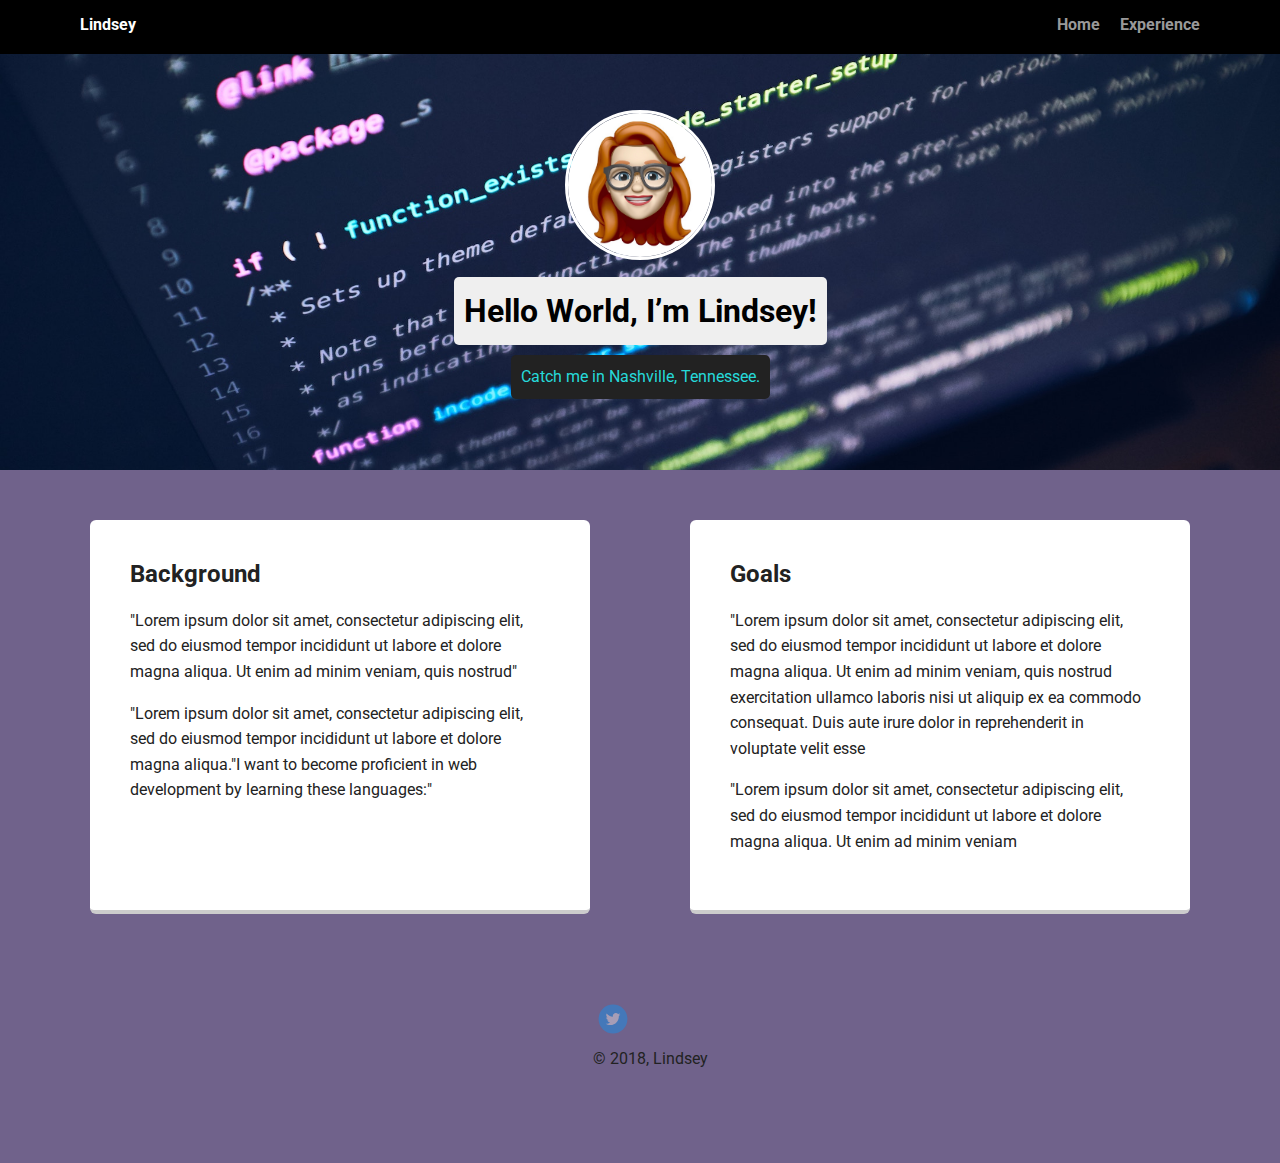
==== experience.html @ 8b9885a2 "Added experience.html and some image files" ====
<!doctype html>
<html lang="en">
<head>
  <meta charset="utf-8">
  <title>Lindsey's Experience</title>
  <meta name="viewport" content="width=device-width, initial-scale=1.0">
  <link rel="stylesheet" href="styles.css">
  <link href="https://fonts.googleapis.com/css?family=Muli%7CRoboto:400,300,500,700,900" rel="stylesheet">
</head>
<body>
    <div class="main-nav">
         <ul class="nav">
            <li class="name">Lindsey</li>
            <li><a href="index.html">Home</a></li>
            <li><a href="experience.html">Experience</a></li>
        </ul>
    </div>
    
    <header>
        <img src="images/Lindsey project 1.jpg" alt="Lindsey as a Memoji" class="profile-image">
        <h1 class="tag name">Hello World, I’m Lindsey!</h1>
        <p class="tag location">Catch me in Nashville, Tennessee.</p>
    </header>
    
    <!-- left card -->
    <main class="flex">
        <div class="card">
            <h2>Background</h2>
            <p>"Lorem ipsum dolor sit amet, consectetur adipiscing elit, sed do eiusmod tempor incididunt ut labore et dolore magna aliqua. Ut enim ad minim veniam, quis nostrud"</p>
            <p>"Lorem ipsum dolor sit amet, consectetur adipiscing elit, sed do eiusmod tempor incididunt ut labore et dolore magna aliqua."I want to become proficient in web development by learning these languages:"</p>
        </div> 
    
    <!-- right card -->
        <div class="card">
            <h2>Goals</h2>
            <p>"Lorem ipsum dolor sit amet, consectetur adipiscing elit, sed do eiusmod tempor incididunt ut labore et dolore magna aliqua. Ut enim ad minim veniam, quis nostrud exercitation ullamco laboris nisi ut aliquip ex ea commodo consequat. Duis aute irure dolor in reprehenderit in voluptate velit esse</p>
            <p>"Lorem ipsum dolor sit amet, consectetur adipiscing elit, sed do eiusmod tempor incididunt ut labore et dolore magna aliqua. Ut enim ad minim veniam</p>
        </div> 
    
    </main>
        <footer>
          <ul>
            <li><a href="#" class="social twitter">Twitter</a></li>
            <li><a href="#" class="social linkedin">LinkedIn</a></li>
            <li><a href="https://github.com/lindseysatterfield" target="_blank" class="social github">Github</a></li>
          </ul>
          <p class="copyright">&copy; 2018, Lindsey</p>
        </footer>
</body>
</html>
---- styles.css ----
/* Global Layout Set-up */
* { 
  box-sizing: border-box;
}
  
body {
  margin: 0;
  padding: 0;
  text-align: center;
  font-family: 'Roboto', sans-serif;
  color: #222;
  background: #70628b;
}
/* Link Styles */

a {
  text-decoration: none;
  color: #999;
}
a:hover {
  color: #6633ff;
}

/* Section Styles */

.main-nav {
  width: 100%;
  background: black;
  min-height: 30px;
  padding: 10px;
  position: fixed;
  text-align: center;
}
.nav {
  display: flex;
  justify-content: space-around;
  font-weight: 700;
  list-style-type: none;
  margin: 0 auto;
  padding: 0;
}

.nav .name {
    display: block;
    margin-right: auto;
    color: white;
}
.nav li {
  padding: 5px 10px 10px 10px;
}
.nav a {
  transition: all .5s;
}
.nav a:hover {
  color: white
}

header {
  text-align: center;
  background: url('images/Code project 1.jpg') no-repeat top center ;
  background-size: cover;
  background-position: bottom
  overflow: hidden;
  padding-top: 60px;
}
header {
  line-height: 1.5;
}
header .profile-image {
  margin-top: 50px;
  width: 150px;
  height: 150px;
  border-radius: 50%;
  border: 3px solid white;
  transition: all .5s;
}
header .profile-image:hover {
  transform: scale(1.2) rotate(5deg);
}
.tag {
  background-color: #efefef;
  color: black;
  padding: 10px;
  border-radius: 5px;
  display: table;
  margin: 10px auto;
} 
.location {
  background-color: #222;
  color: rgba(39, 253, 253, 0.849);
}
.card {
  margin: 30px;
  padding: 20px 40px 40px;
  max-width: 500px;
  text-align: left;
  background: #fff;
  border-bottom: 4px solid #ccc;
  border-radius: 6px;
  transition: all .5s;
}

.card:hover {
  border-color: rgba(39, 253, 253, 0.849);
}

ul.skills {
  padding: 0;
  text-align: center;
}

.skills li {
  border-radius: 6px;
  display: inline-block;
  background: #c3ff;
  color: white;
  padding: 5px 10px;
  margin: 2px;
}

.skills li:nth-child(odd) {
  background: #c3ff;
}

footer {
  width: 100%;
  min-height: 30px;
  padding: 20px 0 40px 20px;
}

footer .copyright {
  top: -8px;
  font-size: .75em;
}

footer ul {
  list-style-type: none;
  margin: 0;
  padding: 0;
}

footer ul li {
  display: inline-block;
}

a.social {
  display: inline-block;
  text-indent: -9999px;
  margin-left: 5px;
  width: 30px;
  height: 30px;
  background-size: 30px 30px;
  opacity: .4;
  transition: all .5s;
}
a.twitter {
  background-image: url(images/twitter.svg);
}
a.linkedin {
  background-image: url(images/linkedin.svg);
}
a.github {
  background-image: url(images/github.svg);
}
a.social:hover {
  opacity: 1;
}
.clearfix {
  clear: both;
}

/* Styles for larger screens */
@media screen and (min-width: 720px) {
  
  .flex {
      display: -ms-flexbox;      /* TWEENER - IE 10 */
      display: flex; 
      max-width: 1200px;
      -ms-flex-pack: distribute;
      justify-content: space-around;
      margin: 0 auto;
  }

  header {
    min-height: 470px;
  }

  .nav {
    max-width: 1200px;
    padding: 0 30px;
  }


  main {
    padding-top: 20px;
  }

  main p {
    line-height: 1.6em;
  }

  footer {
    font-size: 1.3em;
    max-width: 1200px;
    margin: 40px auto;
  }

}
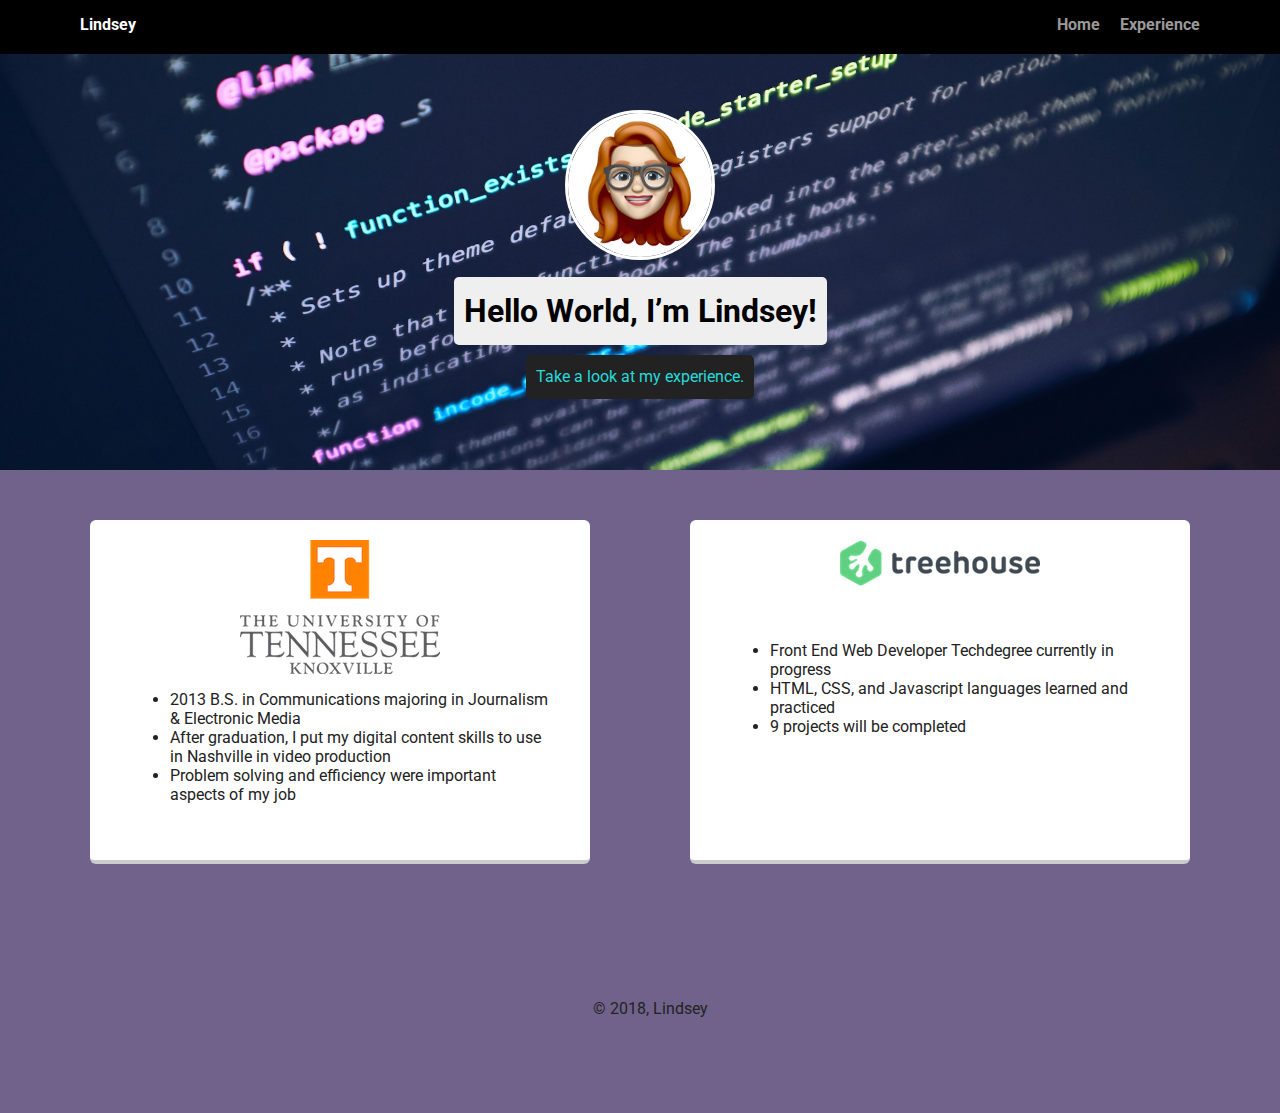
==== commit 98a03910: "Deleted Twitter and Linkedin CSS" ====
--- a/experience.html
+++ b/experience.html
@@ -19,29 +19,36 @@
     <header>
         <img src="images/Lindsey project 1.jpg" alt="Lindsey as a Memoji" class="profile-image">
         <h1 class="tag name">Hello World, I’m Lindsey!</h1>
-        <p class="tag location">Catch me in Nashville, Tennessee.</p>
+        <p class="tag location">Take a look at my experience.</p>
     </header>
     
     <!-- left card -->
     <main class="flex">
         <div class="card">
-            <h2>Background</h2>
-            <p>"Lorem ipsum dolor sit amet, consectetur adipiscing elit, sed do eiusmod tempor incididunt ut labore et dolore magna aliqua. Ut enim ad minim veniam, quis nostrud"</p>
-            <p>"Lorem ipsum dolor sit amet, consectetur adipiscing elit, sed do eiusmod tempor incididunt ut labore et dolore magna aliqua."I want to become proficient in web development by learning these languages:"</p>
+            <img src="images/UT logo.png" alt="UT logo">
+            <ul>
+                <li>2013 B.S. in Communications majoring in Journalism & Electronic Media</li>
+                <li>After graduation, I put my digital content skills to use in Nashville in video production</li>
+                <li>Problem solving and efficiency were important aspects of my job</li>
+            </ul>
         </div> 
     
     <!-- right card -->
         <div class="card">
-            <h2>Goals</h2>
-            <p>"Lorem ipsum dolor sit amet, consectetur adipiscing elit, sed do eiusmod tempor incididunt ut labore et dolore magna aliqua. Ut enim ad minim veniam, quis nostrud exercitation ullamco laboris nisi ut aliquip ex ea commodo consequat. Duis aute irure dolor in reprehenderit in voluptate velit esse</p>
-            <p>"Lorem ipsum dolor sit amet, consectetur adipiscing elit, sed do eiusmod tempor incididunt ut labore et dolore magna aliqua. Ut enim ad minim veniam</p>
+            <img src="images/Team Treehouse logo.png" alt="Team Treehouse logo">
+            <ul>
+                <br>
+                <br>
+                <li>Front End Web Developer Techdegree currently in progress</li>
+                <li>HTML, CSS, and Javascript languages learned and practiced</li>
+                <li>9 projects will be completed</li>
+                
+            </ul>
         </div> 
     
     </main>
         <footer>
           <ul>
-            <li><a href="#" class="social twitter">Twitter</a></li>
-            <li><a href="#" class="social linkedin">LinkedIn</a></li>
             <li><a href="https://github.com/lindseysatterfield" target="_blank" class="social github">Github</a></li>
           </ul>
           <p class="copyright">&copy; 2018, Lindsey</p>
--- a/styles.css
+++ b/styles.css
@@ -153,12 +153,7 @@
   opacity: .4;
   transition: all .5s;
 }
-a.twitter {
-  background-image: url(images/twitter.svg);
-}
-a.linkedin {
-  background-image: url(images/linkedin.svg);
-}
+
 a.github {
   background-image: url(images/github.svg);
 }
@@ -180,7 +175,13 @@
       justify-content: space-around;
       margin: 0 auto;
   }
-
+.card {
+  width: 100%;
+}
+.card img {
+  display: block;
+  margin: 0 auto;
+}
   header {
     min-height: 470px;
   }
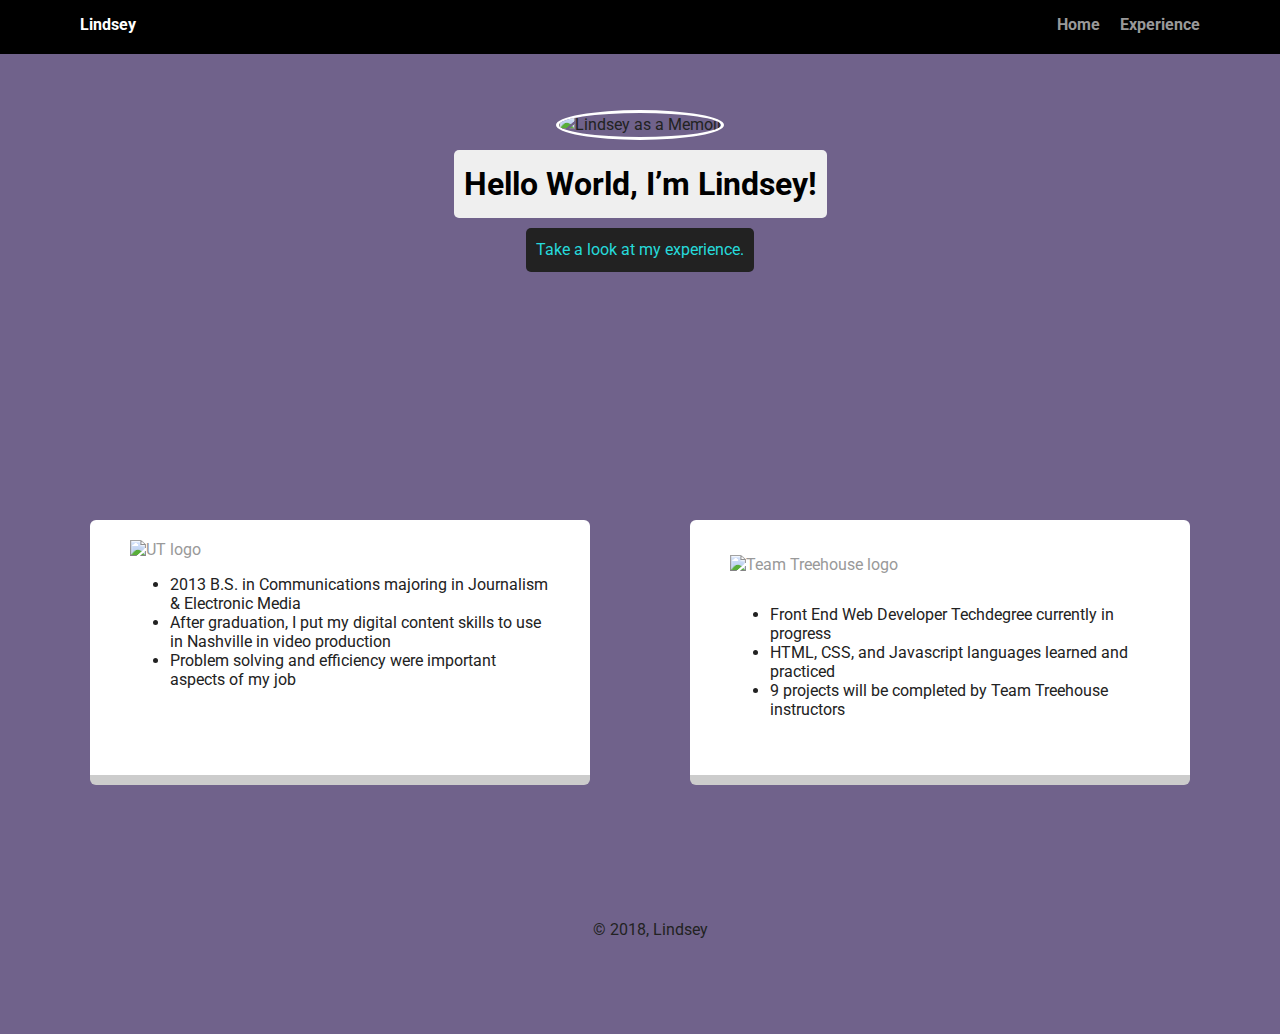
==== commit 3a9c34f9: "Added links to images on experience.html" ====
--- a/experience.html
+++ b/experience.html
@@ -17,7 +17,7 @@
     </div>
     
     <header>
-        <img src="images/Lindsey project 1.jpg" alt="Lindsey as a Memoji" class="profile-image">
+        <img src="images/Lindsey-project-1.jpg" alt="Lindsey as a Memoji" class="profile-image">
         <h1 class="tag name">Hello World, I’m Lindsey!</h1>
         <p class="tag location">Take a look at my experience.</p>
     </header>
@@ -25,7 +25,8 @@
     <!-- left card -->
     <main class="flex">
         <div class="card">
-            <img src="images/UT logo.png" alt="UT logo">
+            <a href="https://www.utk.edu/" target="_blank"><img src="images/UT-logo.png" alt="UT logo">
+            </a>    
             <ul>
                 <li>2013 B.S. in Communications majoring in Journalism & Electronic Media</li>
                 <li>After graduation, I put my digital content skills to use in Nashville in video production</li>
@@ -35,14 +36,13 @@
     
     <!-- right card -->
         <div class="card">
-            <img src="images/Team Treehouse logo.png" alt="Team Treehouse logo">
+            <a href="https://teamtreehouse.com/" target="_blank"><img src="images/Team-Treehouse-logo.png" alt="Team Treehouse logo" class="treehouse">
+            </a>
+            
             <ul>
-                <br>
-                <br>
                 <li>Front End Web Developer Techdegree currently in progress</li>
                 <li>HTML, CSS, and Javascript languages learned and practiced</li>
-                <li>9 projects will be completed</li>
-                
+                <li>9 projects will be completed by Team Treehouse instructors</li>
             </ul>
         </div> 
     
--- a/styles.css
+++ b/styles.css
@@ -57,12 +57,13 @@
 
 header {
   text-align: center;
-  background: url('images/Code project 1.jpg') no-repeat top center ;
+  background: url('images/Code-project-1.jpg') no-repeat top center ;
   background-size: cover;
-  background-position: bottom
+  background-position: top;
   overflow: hidden;
   padding-top: 60px;
 }
+
 header {
   line-height: 1.5;
 }
@@ -75,7 +76,7 @@
   transition: all .5s;
 }
 header .profile-image:hover {
-  transform: scale(1.2) rotate(5deg);
+  transform: scale(1.2) rotate(360deg);
 }
 .tag {
   background-color: #efefef;
@@ -95,13 +96,18 @@
   max-width: 500px;
   text-align: left;
   background: #fff;
-  border-bottom: 4px solid #ccc;
+  border-bottom: 10px solid #ccc;
   border-radius: 6px;
   transition: all .5s;
 }
 
 .card:hover {
   border-color: rgba(39, 253, 253, 0.849);
+}
+
+.treehouse { 
+  padding-top: 15px;
+  padding-bottom: 15px;
 }
 
 ul.skills {
@@ -112,14 +118,14 @@
 .skills li {
   border-radius: 6px;
   display: inline-block;
-  background: #c3ff;
+  background: rgb(204, 51, 255);
   color: white;
   padding: 5px 10px;
   margin: 2px;
 }
 
 .skills li:nth-child(odd) {
-  background: #c3ff;
+  background: rgb(204, 51, 255);
 }
 
 footer {
@@ -182,29 +188,30 @@
   display: block;
   margin: 0 auto;
 }
-  header {
-    min-height: 470px;
-  }
-
-  .nav {
-    max-width: 1200px;
-    padding: 0 30px;
-  }
-
-
-  main {
-    padding-top: 20px;
-  }
-
-  main p {
-    line-height: 1.6em;
-  }
-
-  footer {
-    font-size: 1.3em;
-    max-width: 1200px;
-    margin: 40px auto;
-  }
-
-}
-
+
+header {
+  min-height: 470px;
+  }
+
+.nav {
+  max-width: 1200px;
+  padding: 0 30px;
+  }
+
+
+main {
+  padding-top: 20px;
+  }
+
+main p {
+  line-height: 1.6em;
+  }
+
+footer {
+  font-size: 1.3em;
+  max-width: 1200px;
+  margin: 40px auto;
+  }
+
+}
+
